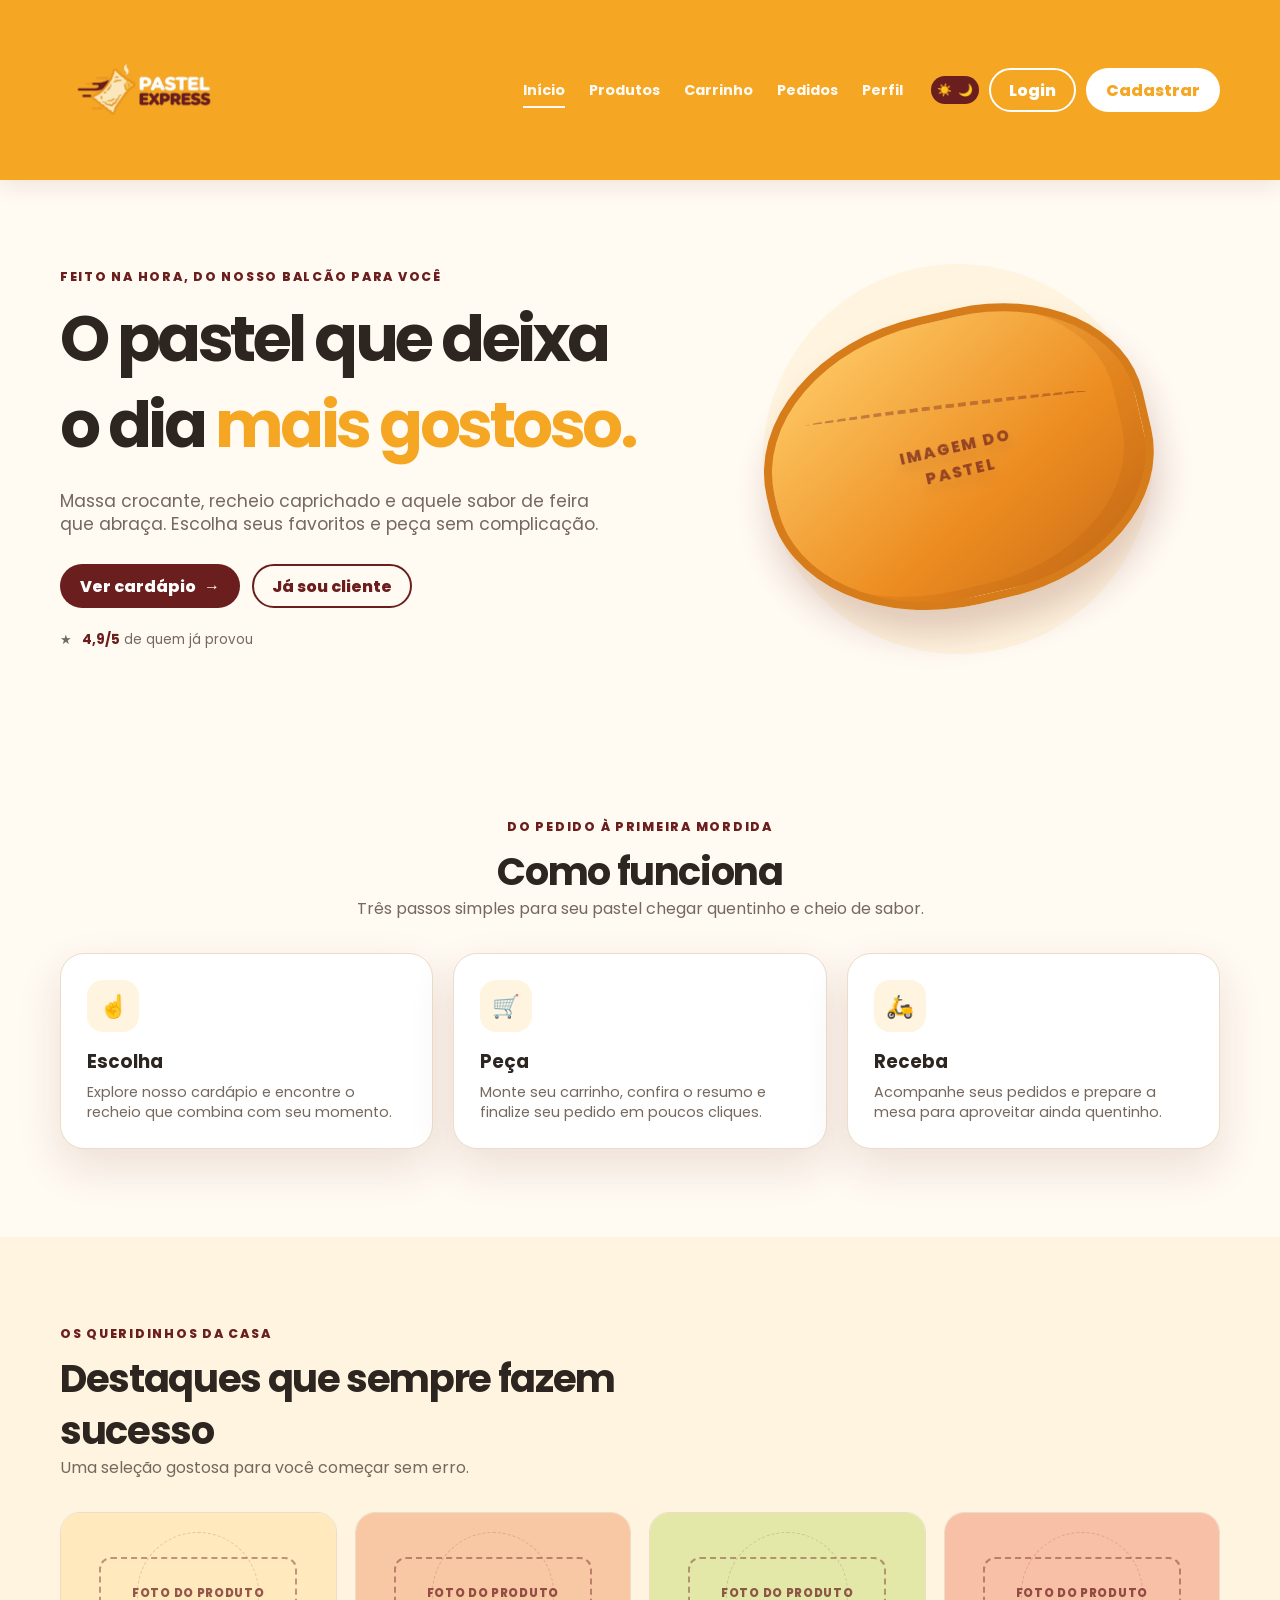
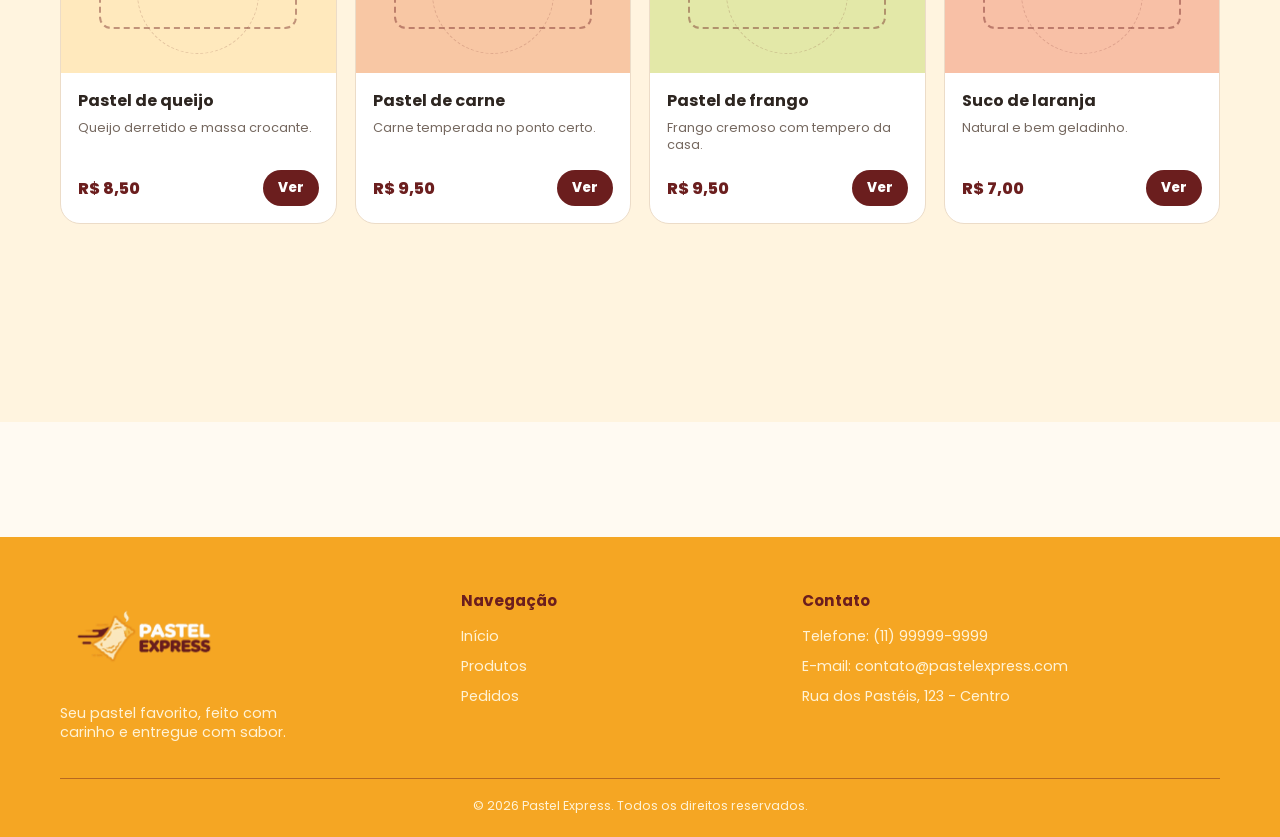
==== index.html @ 60a51b7d "Add files via upload" ====
<!DOCTYPE html>
<html lang="pt-BR">
<head>
  <meta charset="UTF-8">
  <meta name="viewport" content="width=device-width, initial-scale=1.0">
  <meta name="description" content="Pastel Express: pastéis crocantes, bebidas geladas e sabor de verdade.">
  <title>Pastel Express | Sabor que chega quentinho</title>
  <link rel="preconnect" href="https://fonts.googleapis.com">
  <link rel="preconnect" href="https://fonts.gstatic.com" crossorigin>
  <link href="https://fonts.googleapis.com/css2?family=Poppins:wght@400;500;600;700;800&display=swap" rel="stylesheet">
  <link rel="stylesheet" href="styles.css">
  <script src="app.js" defer></script>
</head>
<body>
  <header class="site-header">
    <div class="container header-inner">
      <a class="brand" href="index.html" aria-label="Pastel Express - início"><img class="brand-logo" src="Logo_Pastel_Express_em_Preto_e_Branco-removebg-preview.png" alt="Logo Pastel Express"></a>
      <nav class="main-nav" id="main-nav"><a class="active" href="index.html">Início</a><a href="produtos.html">Produtos</a><a href="carrinho.html">Carrinho</a><a href="pedidos.html">Pedidos</a><a href="perfil.html">Perfil</a></nav>
      <div class="header-actions"><button class="theme-toggle" id="theme-toggle" type="button" aria-label="Ativar modo escuro"><span>☀️</span><span>🌙</span></button><button class="btn btn-outline" type="button" data-open-login>Login</button><a class="btn btn-light" href="cadastro.html">Cadastrar</a></div>
      <button class="mobile-menu" id="mobile-menu" type="button" aria-label="Abrir menu">☰</button>
    </div>
  </header>

  <main>
    <section class="hero"><div class="container hero-grid"><div class="hero-copy"><div class="eyebrow">Feito na hora, do nosso balcão para você</div><h1>O pastel que deixa o dia <span>mais gostoso.</span></h1><p>Massa crocante, recheio caprichado e aquele sabor de feira que abraça. Escolha seus favoritos e peça sem complicação.</p><div class="hero-actions"><a class="btn btn-primary" href="produtos.html">Ver cardápio <span>→</span></a><button class="btn btn-outline" style="color:var(--marrom);border-color:var(--marrom)" data-open-login>Já sou cliente</button></div><div class="hero-note"><span>★</span><span><strong>4,9/5</strong> de quem já provou</span></div></div><div class="hero-art"><div class="pastel-illustration" role="img" aria-label="Pastel dourado flutuando"></div></div></div></section>

    <section class="section"><div class="container"><div class="section-heading center"><div class="eyebrow">Do pedido à primeira mordida</div><h2>Como funciona</h2><p>Três passos simples para seu pastel chegar quentinho e cheio de sabor.</p></div><div class="features-grid"><article class="feature-card"><div class="feature-icon">☝</div><h3>Escolha</h3><p>Explore nosso cardápio e encontre o recheio que combina com seu momento.</p></article><article class="feature-card"><div class="feature-icon">🛒</div><h3>Peça</h3><p>Monte seu carrinho, confira o resumo e finalize seu pedido em poucos cliques.</p></article><article class="feature-card"><div class="feature-icon">🛵</div><h3>Receba</h3><p>Acompanhe seus pedidos e prepare a mesa para aproveitar ainda quentinho.</p></article></div></div></section>

    <section class="section soft-section"><div class="container"><div class="section-heading"><div class="eyebrow">Os queridinhos da casa</div><h2>Destaques que sempre fazem sucesso</h2><p>Uma seleção gostosa para você começar sem erro.</p></div><div class="product-grid"><article class="product-card"><div class="product-visual art-queijo"><span class="image-placeholder">Foto do produto</span></div><div class="product-info"><h3>Pastel de queijo</h3><p>Queijo derretido e massa crocante.</p><div class="product-bottom"><span class="price">R$ 8,50</span><a class="btn btn-primary btn-small" href="produtos.html">Ver</a></div></div></article><article class="product-card"><div class="product-visual art-carne"><span class="image-placeholder">Foto do produto</span></div><div class="product-info"><h3>Pastel de carne</h3><p>Carne temperada no ponto certo.</p><div class="product-bottom"><span class="price">R$ 9,50</span><a class="btn btn-primary btn-small" href="produtos.html">Ver</a></div></div></article><article class="product-card"><div class="product-visual art-frango"><span class="image-placeholder">Foto do produto</span></div><div class="product-info"><h3>Pastel de frango</h3><p>Frango cremoso com tempero da casa.</p><div class="product-bottom"><span class="price">R$ 9,50</span><a class="btn btn-primary btn-small" href="produtos.html">Ver</a></div></div></article><article class="product-card"><div class="product-visual art-suco"><span class="image-placeholder">Foto do produto</span></div><div class="product-info"><h3>Suco de laranja</h3><p>Natural e bem geladinho.</p><div class="product-bottom"><span class="price">R$ 7,00</span><a class="btn btn-primary btn-small" href="produtos.html">Ver</a></div></div></article></div></div></section>
  </main>

  <footer class="site-footer"><div class="container"><div class="footer-grid"><div class="footer-brand"><a class="brand" href="index.html"><img class="brand-logo" src="Logo_Pastel_Express_em_Preto_e_Branco-removebg-preview.png" alt="Logo Pastel Express"></a><p>Seu pastel favorito, feito com carinho e entregue com sabor.</p></div><div><h3 class="footer-title">Navegação</h3><ul class="footer-links"><li><a href="index.html">Início</a></li><li><a href="produtos.html">Produtos</a></li><li><a href="pedidos.html">Pedidos</a></li></ul></div><div><h3 class="footer-title">Contato</h3><div class="footer-contact"><span>Telefone: (11) 99999-9999</span><span>E-mail: contato@pastelexpress.com</span><span>Rua dos Pastéis, 123 - Centro</span></div></div></div><div class="footer-bottom">© 2026 Pastel Express. Todos os direitos reservados.</div></div></footer>
  <div class="modal-backdrop" id="login-modal"><div class="modal" role="dialog" aria-modal="true" aria-labelledby="login-title"><button class="modal-close" type="button" data-close-modal aria-label="Fechar">×</button><h2 id="login-title">Que bom te ver!</h2><p>Entre para acompanhar seus pedidos e repetir seus favoritos.</p><form id="login-form"><div class="field"><label for="login-email">E-mail</label><input class="form-control" id="login-email" type="email" required placeholder="voce@email.com"></div><div class="field"><label for="login-password">Senha</label><input class="form-control" id="login-password" type="password" required minlength="6" placeholder="Sua senha"></div><button class="btn btn-primary btn-block" type="submit">Entrar</button><a class="text-link" href="cadastro.html">Criar conta</a></form></div></div>
  <div class="toast" id="toast" role="status"></div>
</body>
</html>
---- styles.css ----
:root {
  --laranja: #f5a623;
  --laranja-claro: #fff4df;
  --marrom: #6b1e1e;
  --marrom-escuro: #431010;
  --creme: #fff3d6;
  --branco: #ffffff;
  --texto: #2d2520;
  --texto-suave: #75685f;
  --fundo: #fffaf2;
  --superficie: #ffffff;
  --borda: #ecdcc8;
  --sombra: 0 18px 45px rgba(107, 30, 30, 0.12);
  --raio: 24px;
}

[data-theme="dark"] {
  --laranja-claro: #211818;
  --creme: #f7dfae;
  --texto: #fff8ec;
  --texto-suave: #cbbdad;
  --fundo: #211818;
  --superficie: #211818;
  --borda: #513838;
  --sombra: 0 18px 45px rgba(0, 0, 0, 0.25);
}

* { box-sizing: border-box; margin: 0; padding: 0; }
html { scroll-behavior: smooth; }
body {
  min-height: 100vh;
  background: var(--fundo);
  color: var(--texto);
  font-family: "Poppins", Arial, sans-serif;
  transition: background .25s ease, color .25s ease;
}
main { padding-bottom: 115px; }
body.modal-aberto { overflow: hidden; }
a { color: inherit; text-decoration: none; }
button, input, select { font: inherit; }
button { border: 0; cursor: pointer; }
img { max-width: 100%; display: block; }

.container { width: min(1160px, calc(100% - 40px)); margin: 0 auto; }
.section { padding: 88px 0; }
.section-heading { max-width: 650px; margin-bottom: 34px; }
.section-heading.center { margin-left: auto; margin-right: auto; text-align: center; }
.eyebrow { color: var(--marrom); font-weight: 800; font-size: .78rem; letter-spacing: .14em; text-transform: uppercase; margin-bottom: 10px; }
h1, h2, h3, p { line-height: 1.35; }
h1 { font-size: clamp(2.35rem, 5vw, 4.7rem); letter-spacing: -.055em; }
h2 { font-size: clamp(1.8rem, 3vw, 2.7rem); letter-spacing: -.035em; }
h3 { font-size: 1.15rem; }
.section-heading p, .muted { color: var(--texto-suave); }

/* header */
.site-header {
  position: sticky; top: 0; z-index: 20;
  background: #f5a623; color: var(--branco);
  box-shadow: 0 5px 22px rgba(107, 30, 30, .1);
}
.header-inner { min-height: 180px; display: flex; align-items: center; gap: 28px; }
.brand { display: inline-flex; align-items: center; gap: 10px; min-width: max-content; font-weight: 800; letter-spacing: -.04em; font-size: 1.25rem; }
.brand strong { color: var(--marrom); }
.brand-logo { width: 168px; height: 92px; object-fit: contain; object-position: left center; }
.main-nav { display: flex; align-items: center; gap: 24px; margin-left: auto; }
.main-nav a { font-size: .9rem; font-weight: 700; opacity: .95; position: relative; }
.main-nav a::after { content: ""; position: absolute; left: 0; right: 100%; bottom: -7px; height: 2px; background: var(--branco); transition: right .2s ease; }
.main-nav a:hover::after, .main-nav a.active::after { right: 0; }
.header-actions { display: flex; align-items: center; gap: 10px; }
.theme-toggle { width: 48px; height: 28px; background: var(--marrom); border-radius: 20px; padding: 3px; color: var(--branco); display: inline-flex; align-items: center; justify-content: space-between; }
.theme-toggle span { width: 22px; height: 22px; border-radius: 50%; display: grid; place-items: center; font-size: .75rem; transition: transform .25s ease, background .25s ease; }
[data-theme="dark"] .theme-toggle span:first-child { transform: translateX(20px); }
[data-theme="dark"] .theme-toggle span:last-child { transform: translateX(-20px); }
.btn { display: inline-flex; align-items: center; justify-content: center; gap: 8px; min-height: 44px; padding: 0 18px; border-radius: 999px; border: 2px solid transparent; font-weight: 800; transition: transform .2s ease, background .2s ease, color .2s ease, border .2s ease; }
.btn:hover { transform: translateY(-2px); }
.btn-primary { background: var(--marrom); color: var(--branco); }
.btn-primary:hover { background: var(--marrom-escuro); }
.btn-light { background: var(--branco); color: var(--laranja); }
.btn-light:hover { background: var(--creme); }
.btn-outline { background: transparent; border-color: currentColor; color: var(--branco); }
.btn-outline:hover { background: rgba(255,255,255,.16); }
.btn-danger { background: #a33131; color: var(--branco); }
.btn-small { min-height: 36px; padding: 0 13px; font-size: .84rem; }
.btn-block { width: 100%; }
.mobile-menu { display: none; background: none; color: var(--branco); font-size: 1.8rem; }

/* shared footer */
.site-footer { background: #f5a623; color: var(--creme); padding: 54px 0 22px; margin-top: auto; }
.footer-grid { display: grid; grid-template-columns: 1.2fr 1fr 1.4fr; gap: 42px; align-items: start; }
.footer-brand p { max-width: 250px; margin-top: 14px; font-size: .9rem; }
.site-footer .brand { color: var(--branco); }
.site-footer .brand strong { color: var(--marrom); }
.footer-title { color: var(--marrom); font-size: .95rem; margin-bottom: 14px; }
.footer-links { list-style: none; display: grid; gap: 9px; font-size: .9rem; }
.footer-links a:hover { color: var(--branco); }
.footer-contact { display: grid; gap: 9px; font-size: .9rem; }
.footer-bottom { border-top: 1px solid rgba(107,30,30,.45); margin-top: 35px; padding-top: 18px; text-align: center; font-size: .78rem; }

/* home */
.hero { padding: 84px 0 76px; background: var(--fundo); overflow: hidden; }
.hero-grid { display: grid; grid-template-columns: 1.05fr .95fr; align-items: center; gap: 55px; }
.hero h1 { max-width: 650px; }
.hero h1 span { color: var(--laranja); }
.hero-copy > p { color: var(--texto-suave); font-size: 1.08rem; max-width: 550px; margin: 21px 0 28px; }
.hero-actions { display: flex; flex-wrap: wrap; gap: 12px; }
.hero-note { display: flex; align-items: center; gap: 10px; color: var(--texto-suave); font-size: .84rem; margin-top: 22px; }
.hero-note strong { color: var(--marrom); }
.hero-art { min-height: 390px; display: grid; place-items: center; position: relative; }
.hero-art::before, .hero-art::after { content: ""; position: absolute; border-radius: 50%; background: var(--laranja-claro); }
.hero-art::before { width: 390px; height: 390px; }
.hero-art::after { width: 220px; height: 220px; border: 2px dashed rgba(107,30,30,.2); background: transparent; }
.pastel-illustration { z-index: 1; width: min(390px, 78vw); aspect-ratio: 1.33; border-radius: 48% 42% 45% 47%; background: linear-gradient(150deg, #ffcc68 4%, #ec8c20 62%, #c96d17); border: 8px solid #d77c1a; box-shadow: 0 25px 35px rgba(107,30,30,.2), inset -20px -10px 0 rgba(155,71,12,.13); transform: rotate(-13deg); animation: float 4.5s ease-in-out infinite; position: relative; }
.pastel-illustration::before { content: ""; position: absolute; left: 12%; top: 30%; width: 76%; height: 5px; border-radius: 50%; border-top: 4px dashed rgba(107,30,30,.36); transform: rotate(6deg); }
.pastel-illustration::after { content: "IMAGEM DO\A PASTEL"; white-space: pre; position: absolute; inset: 0; display: grid; place-items: center; text-align: center; color: rgba(107,30,30,.68); font-size: 1rem; font-weight: 800; letter-spacing: .12em; filter: drop-shadow(0 9px 5px rgba(107,30,30,.16)); }
@keyframes float { 0%,100% { transform: rotate(-13deg) translateY(0); } 50% { transform: rotate(-10deg) translateY(-15px); } }
.features-grid { display: grid; grid-template-columns: repeat(3, 1fr); gap: 20px; }
.feature-card { background: var(--superficie); border: 1px solid var(--borda); padding: 26px; border-radius: var(--raio); box-shadow: var(--sombra); }
.feature-icon { width: 52px; height: 52px; border-radius: 16px; display: grid; place-items: center; background: var(--laranja-claro); color: var(--marrom); font-size: 1.4rem; margin-bottom: 18px; }
.feature-card p { margin-top: 8px; color: var(--texto-suave); font-size: .9rem; }
.soft-section { background: var(--laranja-claro); }
.product-grid { display: grid; grid-template-columns: repeat(4, 1fr); gap: 18px; margin-bottom: 110px; }
.product-card { background: var(--superficie); border: 1px solid var(--borda); border-radius: 20px; overflow: hidden; display: flex; flex-direction: column; min-width: 0; transition: transform .2s ease, box-shadow .2s ease; }
.product-card:hover { transform: translateY(-5px); box-shadow: var(--sombra); }
.product-visual { height: 160px; display: grid; place-items: center; position: relative; overflow: hidden; }
.image-placeholder { z-index: 1; width: 72%; min-height: 72px; border: 2px dashed rgba(107,30,30,.42); border-radius: 12px; display: grid; place-items: center; padding: 10px; text-align: center; color: rgba(107,30,30,.72); font-size: .72rem; font-weight: 800; letter-spacing: .06em; text-transform: uppercase; }
.product-visual::after { content: ""; position: absolute; width: 120px; height: 120px; border-radius: 50%; border: 1px dashed rgba(107,30,30,.18); }
.art-pastel { background: #ffe0a2; }
.art-queijo { background: #ffe9bd; }
.art-carne { background: #f8c7a4; }
.art-frango { background: #e3e8a8; }
.art-coca { background: #d8c5b6; }
.art-suco { background: #f8c0a6; }
.art-guarana { background: #f0b8a8; }
.art-agua { background: #b9e2ee; }
.product-info { padding: 17px; display: flex; flex-direction: column; flex: 1; }
.product-info h3 { font-size: 1rem; }
.product-info p { color: var(--texto-suave); font-size: .8rem; margin: 7px 0 15px; min-height: 36px; }
.product-bottom { display: flex; justify-content: space-between; align-items: center; gap: 8px; margin-top: auto; }
.price { color: var(--marrom); font-weight: 800; white-space: nowrap; }

/* pages */
.page-header { padding: 55px 0 35px; }
.page-header p { color: var(--texto-suave); margin-top: 8px; }
.search-toolbar { display: flex; gap: 14px; align-items: center; flex-wrap: wrap; margin: 10px 0 26px; }
.search-box { position: relative; flex: 1 1 280px; }
.search-box span { position: absolute; left: 15px; top: 50%; transform: translateY(-50%); color: var(--texto-suave); }
.form-control, .search-control { width: 100%; min-height: 48px; border: 1px solid var(--borda); border-radius: 13px; background: var(--superficie); color: var(--texto); padding: 0 15px; outline: none; }
.search-control { padding-left: 43px; }
.form-control:focus, .search-control:focus { border-color: var(--laranja); box-shadow: 0 0 0 3px rgba(245,166,35,.18); }
.filter-list { display: flex; gap: 8px; flex-wrap: wrap; }
.filter-btn { min-height: 39px; padding: 0 15px; border-radius: 999px; background: var(--superficie); color: var(--texto); border: 1px solid var(--borda); font-size: .85rem; font-weight: 700; }
.filter-btn.active, .filter-btn:hover { color: var(--branco); background: var(--marrom); border-color: var(--marrom); }
.empty-state { text-align: center; padding: 55px 20px; border: 1px dashed var(--borda); border-radius: var(--raio); color: var(--texto-suave); grid-column: 1 / -1; }

/* auth */
.auth-layout { display: grid; grid-template-columns: .85fr 1.15fr; gap: 45px; align-items: stretch; padding: 50px 0 90px; }
.auth-art { background: var(--marrom); color: var(--creme); border-radius: 30px; padding: 45px; display: flex; flex-direction: column; justify-content: space-between; overflow: hidden; position: relative; min-height: 580px; }
.auth-art::after { content: "IMAGEM"; position: absolute; right: 25px; bottom: 55px; width: 190px; height: 130px; border: 2px dashed rgba(255,243,214,.5); border-radius: 15px; display: grid; place-items: center; color: rgba(255,243,214,.65); font-size: .85rem; font-weight: 800; letter-spacing: .14em; transform: rotate(-12deg); }
.auth-art h1 { color: var(--branco); font-size: clamp(2.4rem, 5vw, 4.4rem); position: relative; z-index: 1; }
.auth-art p { max-width: 300px; position: relative; z-index: 1; }
.auth-form-card { background: var(--superficie); border: 1px solid var(--borda); border-radius: 30px; padding: 38px; box-shadow: var(--sombra); }
.form-heading { margin-bottom: 26px; }
.form-heading p { color: var(--texto-suave); margin-top: 7px; }
.form-grid { display: grid; grid-template-columns: repeat(2, 1fr); gap: 17px; }
.field { display: grid; gap: 7px; }
.field.full { grid-column: 1 / -1; }
.field label { font-size: .82rem; font-weight: 700; }
.field small { color: var(--texto-suave); font-size: .72rem; }
.form-footer { display: flex; justify-content: space-between; align-items: center; flex-wrap: wrap; gap: 12px; margin-top: 24px; }
.form-footer a, .text-link { color: var(--marrom); font-weight: 800; }

/* cart/orders/profile */
.two-column { display: grid; grid-template-columns: 1.35fr .75fr; gap: 28px; align-items: start; }
.panel { background: var(--superficie); border: 1px solid var(--borda); border-radius: 24px; padding: 25px; }
.panel h2 { font-size: 1.45rem; margin-bottom: 20px; }
.cart-list { display: grid; gap: 13px; }
.cart-item { display: grid; grid-template-columns: 70px 1fr auto; gap: 15px; align-items: center; padding: 12px 0; border-bottom: 1px solid var(--borda); }
.cart-item:last-child { border-bottom: 0; }
.cart-thumb { width: 70px; height: 70px; border-radius: 16px; display: grid; place-items: center; padding: 6px; }
.cart-thumb .image-placeholder { width: 100%; min-height: 50px; font-size: .55rem; }
.cart-item h3 { font-size: .98rem; }
.cart-item p { color: var(--texto-suave); font-size: .8rem; margin-top: 3px; }
.quantity { display: inline-flex; align-items: center; gap: 12px; border: 1px solid var(--borda); border-radius: 999px; padding: 3px 7px; margin-top: 8px; }
.quantity button { width: 24px; height: 24px; display: grid; place-items: center; border-radius: 50%; background: var(--laranja-claro); color: var(--marrom); font-weight: 800; }
.cart-actions { text-align: right; display: grid; justify-items: end; gap: 8px; }
.remove-link { color: #a33131; background: none; font-size: .76rem; font-weight: 700; }
.summary-list { display: grid; gap: 13px; margin: 22px 0; }
.summary-row { display: flex; justify-content: space-between; gap: 16px; color: var(--texto-suave); font-size: .9rem; }
.summary-row.total { padding-top: 15px; border-top: 1px solid var(--borda); color: var(--texto); font-size: 1.08rem; font-weight: 800; }
.order-list { display: grid; gap: 15px; }
.order-card { border: 1px solid var(--borda); border-radius: 18px; padding: 20px; background: var(--superficie); }
.order-top, .order-bottom { display: flex; justify-content: space-between; gap: 14px; align-items: center; flex-wrap: wrap; }
.order-top h3 { color: var(--marrom); }
.order-card p { color: var(--texto-suave); font-size: .84rem; margin-top: 8px; }
.status { display: inline-flex; padding: 5px 10px; border-radius: 999px; background: #e7f3df; color: #3d7537; font-size: .72rem; font-weight: 800; }
.status.cancelado { background: #f8dddd; color: #a33131; }
.profile-head { display: flex; gap: 18px; align-items: center; margin-bottom: 28px; }
.avatar { width: 84px; height: 84px; border-radius: 50%; display: grid; place-items: center; background: var(--laranja); color: var(--marrom); font-weight: 800; font-size: 1.7rem; }
.profile-head p { color: var(--texto-suave); font-size: .88rem; }
.danger-zone { border-top: 1px solid var(--borda); margin-top: 30px; padding-top: 22px; }
.danger-zone h3 { color: #a33131; }
.danger-zone p { color: var(--texto-suave); font-size: .82rem; margin: 7px 0 15px; }

/* modal, toast */
.modal-backdrop { position: fixed; inset: 0; background: rgba(27,16,12,.62); display: none; align-items: center; justify-content: center; padding: 20px; z-index: 50; }
.modal-backdrop.show { display: flex; }
.modal { width: min(460px, 100%); background: var(--superficie); color: var(--texto); border-radius: 25px; padding: 31px; position: relative; box-shadow: 0 25px 70px rgba(0,0,0,.25); }
.modal-close { position: absolute; top: 14px; right: 17px; width: 35px; height: 35px; border-radius: 50%; background: var(--laranja-claro); color: var(--marrom); font-size: 1.3rem; }
.modal h2 { font-size: 1.8rem; margin-bottom: 7px; }
.modal > p { color: var(--texto-suave); font-size: .88rem; margin-bottom: 22px; }
.modal form { display: grid; gap: 15px; }
.toast { position: fixed; right: 20px; bottom: 20px; z-index: 80; max-width: min(360px, calc(100% - 40px)); background: var(--marrom); color: var(--branco); padding: 14px 17px; border-radius: 13px; box-shadow: var(--sombra); opacity: 0; transform: translateY(15px); pointer-events: none; transition: opacity .25s ease, transform .25s ease; font-size: .86rem; }
.toast.show { opacity: 1; transform: translateY(0); }

@media (max-width: 980px) {
  .main-nav { gap: 14px; }
  .header-actions .btn-outline { display: none; }
  .product-grid { grid-template-columns: repeat(2, 1fr); }
  .hero-grid, .auth-layout { grid-template-columns: 1fr; }
  .hero-copy { text-align: center; }
  .hero-copy > p { margin-left: auto; margin-right: auto; }
  .hero-actions, .hero-note { justify-content: center; }
  .hero-art { min-height: 340px; }
  .auth-art { min-height: 260px; }
  .two-column { grid-template-columns: 1fr; }
}

@media (max-width: 700px) {
  .container { width: min(100% - 28px, 560px); }
  .header-inner { min-height: 92px; gap: 12px; }
  .main-nav { position: absolute; top: 92px; left: 0; right: 0; padding: 20px; background: var(--marrom); display: none; flex-direction: column; align-items: flex-start; gap: 17px; box-shadow: 0 13px 20px rgba(0,0,0,.15); }
  .main-nav.open { display: flex; }
  .mobile-menu { display: block; margin-left: auto; }
  .header-actions { gap: 6px; }
  .header-actions .btn-primary { display: none; }
  .brand { font-size: 1.05rem; }
  .brand-logo { width: 120px; height: 62px; object-fit: contain; object-position: left center; }
  .section { padding: 62px 0; }
  .hero { padding: 55px 0; }
  .hero-art { min-height: 270px; }
  .hero-art::before { width: 280px; height: 280px; }
  .hero-art::after { width: 175px; height: 175px; }
  .pastel-illustration { width: 260px; }
  .pastel-illustration::after { font-size: 5rem; }
  .features-grid, .product-grid { grid-template-columns: 1fr; }
  .product-visual { height: 180px; }
  .footer-grid { grid-template-columns: 1fr; gap: 30px; }
  .auth-layout { padding: 30px 0 60px; gap: 20px; }
  .auth-art, .auth-form-card { padding: 26px; border-radius: 22px; }
  .auth-art { min-height: 235px; }
  .form-grid { grid-template-columns: 1fr; }
  .field.full { grid-column: auto; }
  .cart-item { grid-template-columns: 58px 1fr; }
  .cart-actions { grid-column: 2; grid-template-columns: auto auto; justify-items: start; align-items: center; text-align: left; }
  .cart-thumb { width: 58px; height: 58px; }
  .footer-bottom { margin-top: 25px; }
}
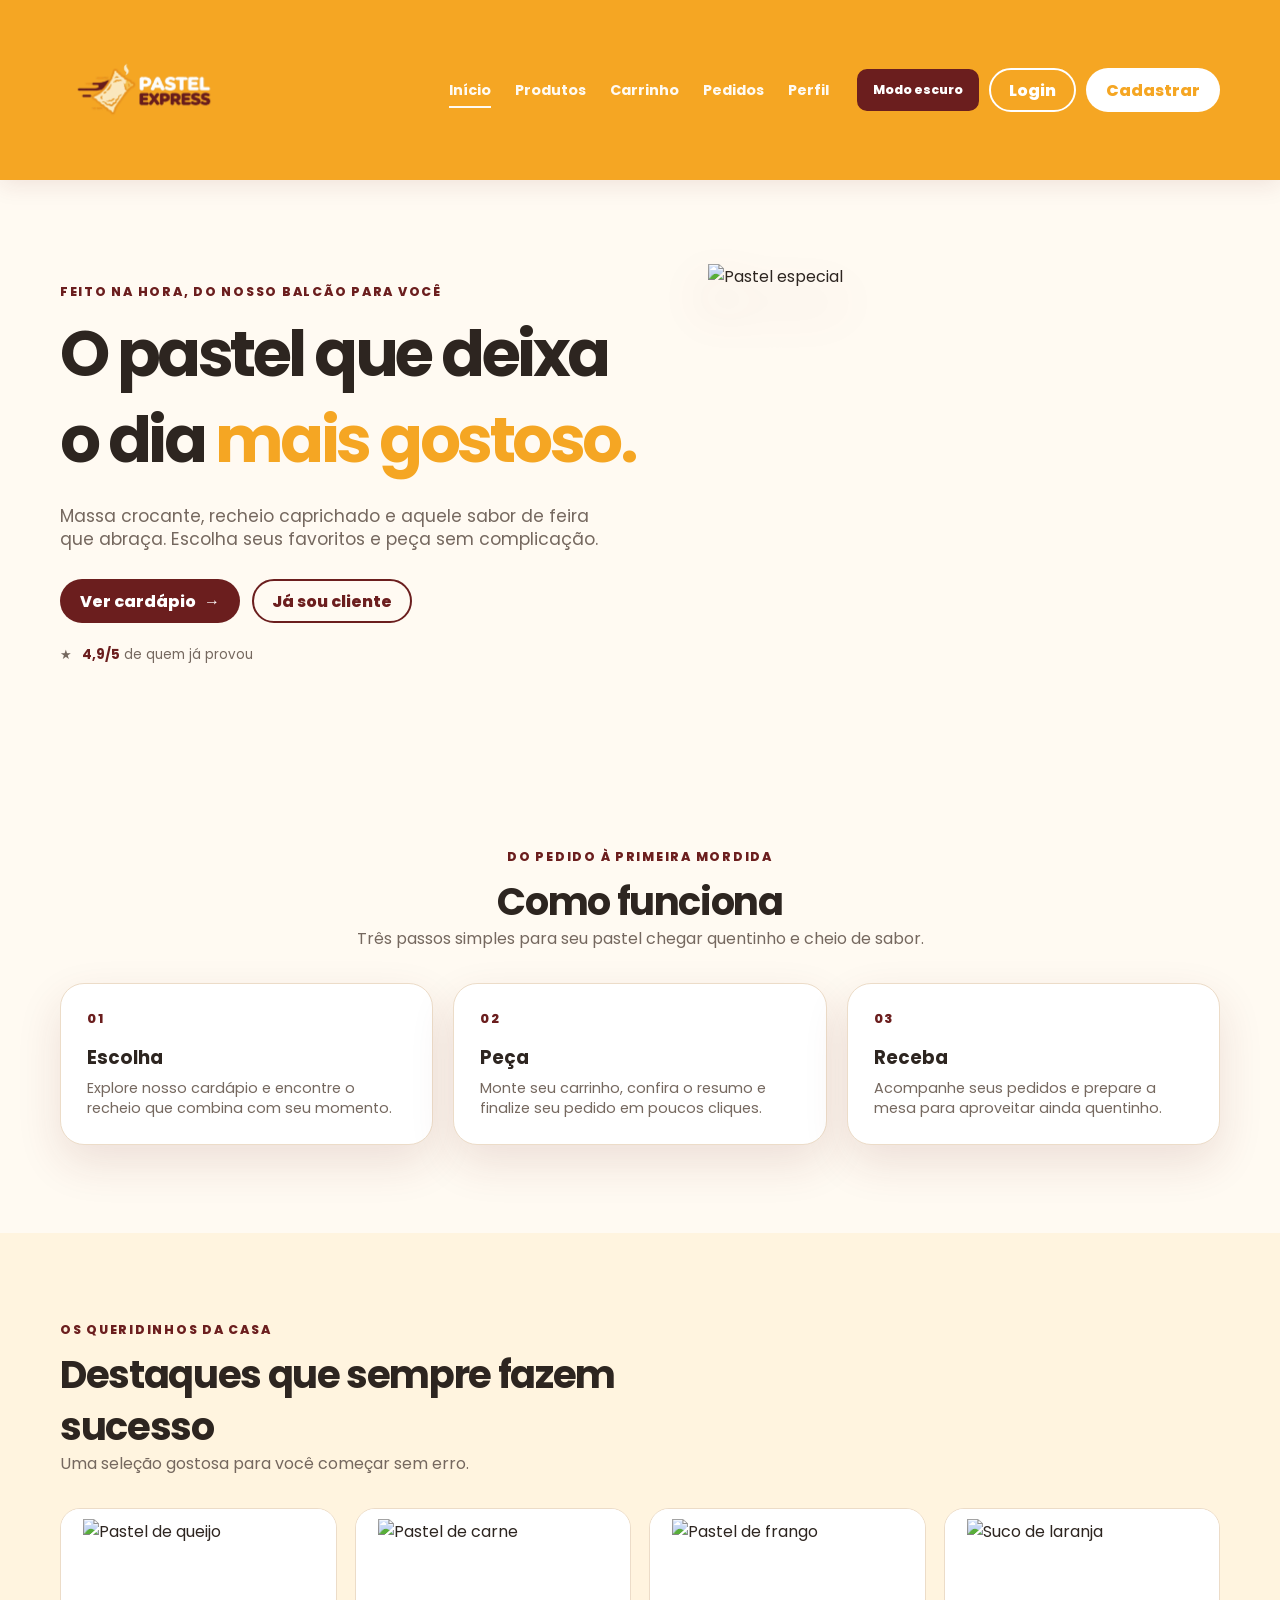
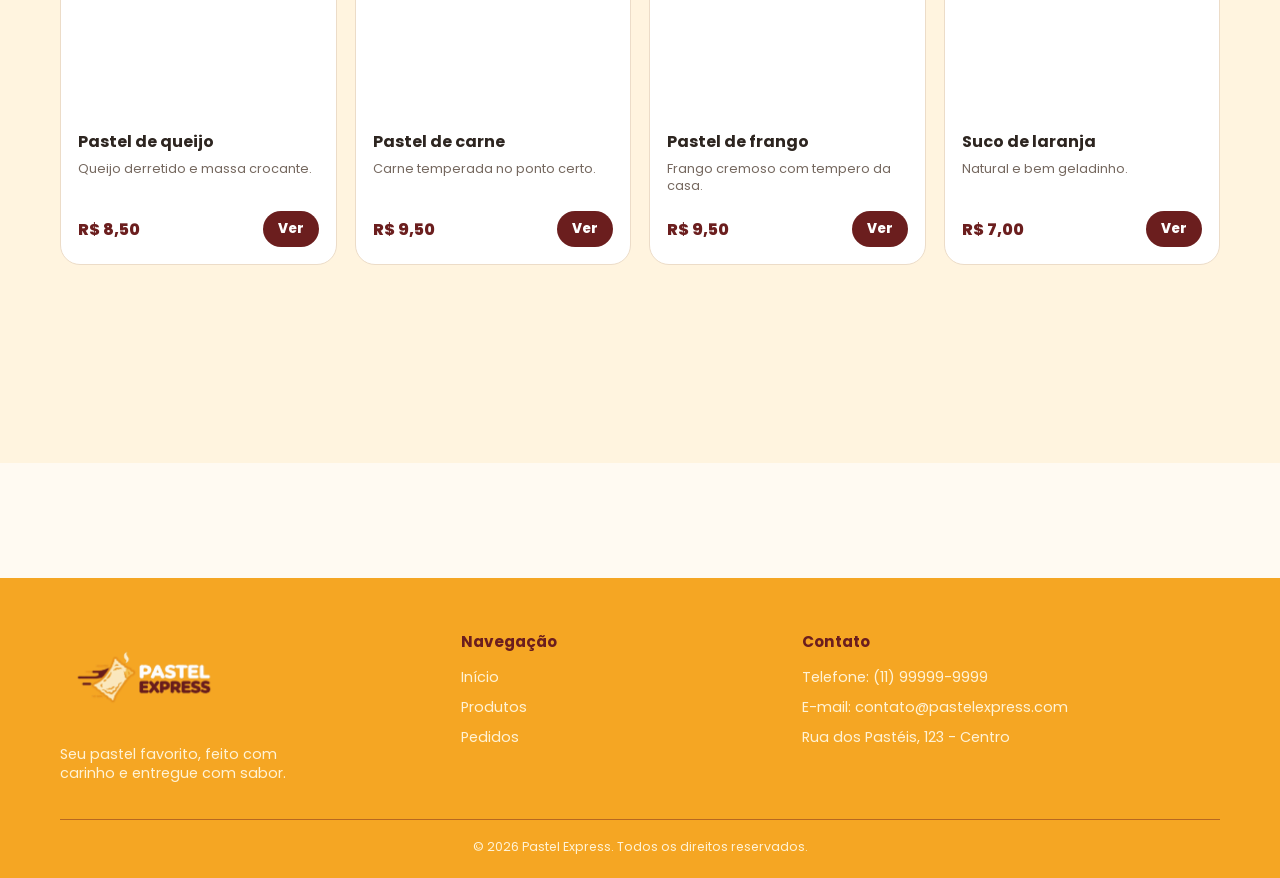
==== commit aa561728: "Add files via upload" ====
--- a/index.html
+++ b/index.html
@@ -16,17 +16,17 @@
     <div class="container header-inner">
       <a class="brand" href="index.html" aria-label="Pastel Express - início"><img class="brand-logo" src="Logo_Pastel_Express_em_Preto_e_Branco-removebg-preview.png" alt="Logo Pastel Express"></a>
       <nav class="main-nav" id="main-nav"><a class="active" href="index.html">Início</a><a href="produtos.html">Produtos</a><a href="carrinho.html">Carrinho</a><a href="pedidos.html">Pedidos</a><a href="perfil.html">Perfil</a></nav>
-      <div class="header-actions"><button class="theme-toggle" id="theme-toggle" type="button" aria-label="Ativar modo escuro"><span>☀️</span><span>🌙</span></button><button class="btn btn-outline" type="button" data-open-login>Login</button><a class="btn btn-light" href="cadastro.html">Cadastrar</a></div>
+      <div class="header-actions"><button class="theme-toggle" id="theme-toggle" type="button">Modo escuro</button><button class="btn btn-outline" type="button" data-open-login>Login</button><a class="btn btn-light" href="cadastro.html">Cadastrar</a></div>
       <button class="mobile-menu" id="mobile-menu" type="button" aria-label="Abrir menu">☰</button>
     </div>
   </header>
 
   <main>
-    <section class="hero"><div class="container hero-grid"><div class="hero-copy"><div class="eyebrow">Feito na hora, do nosso balcão para você</div><h1>O pastel que deixa o dia <span>mais gostoso.</span></h1><p>Massa crocante, recheio caprichado e aquele sabor de feira que abraça. Escolha seus favoritos e peça sem complicação.</p><div class="hero-actions"><a class="btn btn-primary" href="produtos.html">Ver cardápio <span>→</span></a><button class="btn btn-outline" style="color:var(--marrom);border-color:var(--marrom)" data-open-login>Já sou cliente</button></div><div class="hero-note"><span>★</span><span><strong>4,9/5</strong> de quem já provou</span></div></div><div class="hero-art"><div class="pastel-illustration" role="img" aria-label="Pastel dourado flutuando"></div></div></div></section>
+    <section class="hero"><div class="container hero-grid"><div class="hero-copy"><div class="eyebrow">Feito na hora, do nosso balcão para você</div><h1>O pastel que deixa o dia <span>mais gostoso.</span></h1><p>Massa crocante, recheio caprichado e aquele sabor de feira que abraça. Escolha seus favoritos e peça sem complicação.</p><div class="hero-actions"><a class="btn btn-primary" href="produtos.html">Ver cardápio <span>→</span></a><button class="btn btn-outline" style="color:var(--marrom);border-color:var(--marrom)" data-open-login>Já sou cliente</button></div><div class="hero-note"><span>★</span><span><strong>4,9/5</strong> de quem já provou</span></div></div><div class="hero-art"><img class="hero-product-image" src="assets/products/pastel-especial.png" alt="Pastel especial"></div></div></section>
 
-    <section class="section"><div class="container"><div class="section-heading center"><div class="eyebrow">Do pedido à primeira mordida</div><h2>Como funciona</h2><p>Três passos simples para seu pastel chegar quentinho e cheio de sabor.</p></div><div class="features-grid"><article class="feature-card"><div class="feature-icon">☝</div><h3>Escolha</h3><p>Explore nosso cardápio e encontre o recheio que combina com seu momento.</p></article><article class="feature-card"><div class="feature-icon">🛒</div><h3>Peça</h3><p>Monte seu carrinho, confira o resumo e finalize seu pedido em poucos cliques.</p></article><article class="feature-card"><div class="feature-icon">🛵</div><h3>Receba</h3><p>Acompanhe seus pedidos e prepare a mesa para aproveitar ainda quentinho.</p></article></div></div></section>
+    <section class="section"><div class="container"><div class="section-heading center"><div class="eyebrow">Do pedido à primeira mordida</div><h2>Como funciona</h2><p>Três passos simples para seu pastel chegar quentinho e cheio de sabor.</p></div><div class="features-grid"><article class="feature-card"><div class="feature-step">01</div><h3>Escolha</h3><p>Explore nosso cardápio e encontre o recheio que combina com seu momento.</p></article><article class="feature-card"><div class="feature-step">02</div><h3>Peça</h3><p>Monte seu carrinho, confira o resumo e finalize seu pedido em poucos cliques.</p></article><article class="feature-card"><div class="feature-step">03</div><h3>Receba</h3><p>Acompanhe seus pedidos e prepare a mesa para aproveitar ainda quentinho.</p></article></div></div></section>
 
-    <section class="section soft-section"><div class="container"><div class="section-heading"><div class="eyebrow">Os queridinhos da casa</div><h2>Destaques que sempre fazem sucesso</h2><p>Uma seleção gostosa para você começar sem erro.</p></div><div class="product-grid"><article class="product-card"><div class="product-visual art-queijo"><span class="image-placeholder">Foto do produto</span></div><div class="product-info"><h3>Pastel de queijo</h3><p>Queijo derretido e massa crocante.</p><div class="product-bottom"><span class="price">R$ 8,50</span><a class="btn btn-primary btn-small" href="produtos.html">Ver</a></div></div></article><article class="product-card"><div class="product-visual art-carne"><span class="image-placeholder">Foto do produto</span></div><div class="product-info"><h3>Pastel de carne</h3><p>Carne temperada no ponto certo.</p><div class="product-bottom"><span class="price">R$ 9,50</span><a class="btn btn-primary btn-small" href="produtos.html">Ver</a></div></div></article><article class="product-card"><div class="product-visual art-frango"><span class="image-placeholder">Foto do produto</span></div><div class="product-info"><h3>Pastel de frango</h3><p>Frango cremoso com tempero da casa.</p><div class="product-bottom"><span class="price">R$ 9,50</span><a class="btn btn-primary btn-small" href="produtos.html">Ver</a></div></div></article><article class="product-card"><div class="product-visual art-suco"><span class="image-placeholder">Foto do produto</span></div><div class="product-info"><h3>Suco de laranja</h3><p>Natural e bem geladinho.</p><div class="product-bottom"><span class="price">R$ 7,00</span><a class="btn btn-primary btn-small" href="produtos.html">Ver</a></div></div></article></div></div></section>
+    <section class="section soft-section"><div class="container"><div class="section-heading"><div class="eyebrow">Os queridinhos da casa</div><h2>Destaques que sempre fazem sucesso</h2><p>Uma seleção gostosa para você começar sem erro.</p></div><div class="product-grid"><article class="product-card"><div class="product-visual art-queijo"><img class="product-image" src="assets/products/pastel-queijo.png" alt="Pastel de queijo" loading="lazy"></div><div class="product-info"><h3>Pastel de queijo</h3><p>Queijo derretido e massa crocante.</p><div class="product-bottom"><span class="price">R$ 8,50</span><a class="btn btn-primary btn-small" href="produtos.html">Ver</a></div></div></article><article class="product-card"><div class="product-visual art-carne"><img class="product-image" src="assets/products/pastel-carne.png" alt="Pastel de carne" loading="lazy"></div><div class="product-info"><h3>Pastel de carne</h3><p>Carne temperada no ponto certo.</p><div class="product-bottom"><span class="price">R$ 9,50</span><a class="btn btn-primary btn-small" href="produtos.html">Ver</a></div></div></article><article class="product-card"><div class="product-visual art-frango"><img class="product-image" src="assets/products/pastel-frango.png" alt="Pastel de frango" loading="lazy"></div><div class="product-info"><h3>Pastel de frango</h3><p>Frango cremoso com tempero da casa.</p><div class="product-bottom"><span class="price">R$ 9,50</span><a class="btn btn-primary btn-small" href="produtos.html">Ver</a></div></div></article><article class="product-card"><div class="product-visual art-suco"><img class="product-image" src="assets/products/suco-laranja.png" alt="Suco de laranja" loading="lazy"></div><div class="product-info"><h3>Suco de laranja</h3><p>Natural e bem geladinho.</p><div class="product-bottom"><span class="price">R$ 7,00</span><a class="btn btn-primary btn-small" href="produtos.html">Ver</a></div></div></article></div></div></section>
   </main>
 
   <footer class="site-footer"><div class="container"><div class="footer-grid"><div class="footer-brand"><a class="brand" href="index.html"><img class="brand-logo" src="Logo_Pastel_Express_em_Preto_e_Branco-removebg-preview.png" alt="Logo Pastel Express"></a><p>Seu pastel favorito, feito com carinho e entregue com sabor.</p></div><div><h3 class="footer-title">Navegação</h3><ul class="footer-links"><li><a href="index.html">Início</a></li><li><a href="produtos.html">Produtos</a></li><li><a href="pedidos.html">Pedidos</a></li></ul></div><div><h3 class="footer-title">Contato</h3><div class="footer-contact"><span>Telefone: (11) 99999-9999</span><span>E-mail: contato@pastelexpress.com</span><span>Rua dos Pastéis, 123 - Centro</span></div></div></div><div class="footer-bottom">© 2026 Pastel Express. Todos os direitos reservados.</div></div></footer>
--- a/styles.css
+++ b/styles.css
@@ -67,10 +67,9 @@
 .main-nav a::after { content: ""; position: absolute; left: 0; right: 100%; bottom: -7px; height: 2px; background: var(--branco); transition: right .2s ease; }
 .main-nav a:hover::after, .main-nav a.active::after { right: 0; }
 .header-actions { display: flex; align-items: center; gap: 10px; }
-.theme-toggle { width: 48px; height: 28px; background: var(--marrom); border-radius: 20px; padding: 3px; color: var(--branco); display: inline-flex; align-items: center; justify-content: space-between; }
-.theme-toggle span { width: 22px; height: 22px; border-radius: 50%; display: grid; place-items: center; font-size: .75rem; transition: transform .25s ease, background .25s ease; }
-[data-theme="dark"] .theme-toggle span:first-child { transform: translateX(20px); }
-[data-theme="dark"] .theme-toggle span:last-child { transform: translateX(-20px); }
+.theme-toggle { min-height: 42px; padding: 0 14px; background: var(--marrom); border: 2px solid var(--marrom); border-radius: 10px; color: var(--branco); font-size: .78rem; font-weight: 800; transition: background .2s ease, color .2s ease, border-color .2s ease, transform .2s ease; }
+.theme-toggle:hover { transform: translateY(-2px); background: var(--marrom-escuro); }
+[data-theme="dark"] .theme-toggle { background: var(--creme); border-color: var(--creme); color: var(--marrom); }
 .btn { display: inline-flex; align-items: center; justify-content: center; gap: 8px; min-height: 44px; padding: 0 18px; border-radius: 999px; border: 2px solid transparent; font-weight: 800; transition: transform .2s ease, background .2s ease, color .2s ease, border .2s ease; }
 .btn:hover { transform: translateY(-2px); }
 .btn-primary { background: var(--marrom); color: var(--branco); }
@@ -105,33 +104,19 @@
 .hero-actions { display: flex; flex-wrap: wrap; gap: 12px; }
 .hero-note { display: flex; align-items: center; gap: 10px; color: var(--texto-suave); font-size: .84rem; margin-top: 22px; }
 .hero-note strong { color: var(--marrom); }
-.hero-art { min-height: 390px; display: grid; place-items: center; position: relative; }
-.hero-art::before, .hero-art::after { content: ""; position: absolute; border-radius: 50%; background: var(--laranja-claro); }
-.hero-art::before { width: 390px; height: 390px; }
-.hero-art::after { width: 220px; height: 220px; border: 2px dashed rgba(107,30,30,.2); background: transparent; }
-.pastel-illustration { z-index: 1; width: min(390px, 78vw); aspect-ratio: 1.33; border-radius: 48% 42% 45% 47%; background: linear-gradient(150deg, #ffcc68 4%, #ec8c20 62%, #c96d17); border: 8px solid #d77c1a; box-shadow: 0 25px 35px rgba(107,30,30,.2), inset -20px -10px 0 rgba(155,71,12,.13); transform: rotate(-13deg); animation: float 4.5s ease-in-out infinite; position: relative; }
-.pastel-illustration::before { content: ""; position: absolute; left: 12%; top: 30%; width: 76%; height: 5px; border-radius: 50%; border-top: 4px dashed rgba(107,30,30,.36); transform: rotate(6deg); }
-.pastel-illustration::after { content: "IMAGEM DO\A PASTEL"; white-space: pre; position: absolute; inset: 0; display: grid; place-items: center; text-align: center; color: rgba(107,30,30,.68); font-size: 1rem; font-weight: 800; letter-spacing: .12em; filter: drop-shadow(0 9px 5px rgba(107,30,30,.16)); }
+.hero-art { min-height: 420px; display: grid; place-items: center; position: relative; }
+.hero-product-image { z-index: 1; width: min(500px, 92vw); height: 420px; object-fit: contain; filter: drop-shadow(0 25px 24px rgba(107,30,30,.22)); animation: float 4.5s ease-in-out infinite; }
 @keyframes float { 0%,100% { transform: rotate(-13deg) translateY(0); } 50% { transform: rotate(-10deg) translateY(-15px); } }
 .features-grid { display: grid; grid-template-columns: repeat(3, 1fr); gap: 20px; }
 .feature-card { background: var(--superficie); border: 1px solid var(--borda); padding: 26px; border-radius: var(--raio); box-shadow: var(--sombra); }
-.feature-icon { width: 52px; height: 52px; border-radius: 16px; display: grid; place-items: center; background: var(--laranja-claro); color: var(--marrom); font-size: 1.4rem; margin-bottom: 18px; }
+.feature-step { color: var(--marrom); font-size: .8rem; font-weight: 800; letter-spacing: .14em; margin-bottom: 18px; }
 .feature-card p { margin-top: 8px; color: var(--texto-suave); font-size: .9rem; }
 .soft-section { background: var(--laranja-claro); }
 .product-grid { display: grid; grid-template-columns: repeat(4, 1fr); gap: 18px; margin-bottom: 110px; }
 .product-card { background: var(--superficie); border: 1px solid var(--borda); border-radius: 20px; overflow: hidden; display: flex; flex-direction: column; min-width: 0; transition: transform .2s ease, box-shadow .2s ease; }
 .product-card:hover { transform: translateY(-5px); box-shadow: var(--sombra); }
-.product-visual { height: 160px; display: grid; place-items: center; position: relative; overflow: hidden; }
-.image-placeholder { z-index: 1; width: 72%; min-height: 72px; border: 2px dashed rgba(107,30,30,.42); border-radius: 12px; display: grid; place-items: center; padding: 10px; text-align: center; color: rgba(107,30,30,.72); font-size: .72rem; font-weight: 800; letter-spacing: .06em; text-transform: uppercase; }
-.product-visual::after { content: ""; position: absolute; width: 120px; height: 120px; border-radius: 50%; border: 1px dashed rgba(107,30,30,.18); }
-.art-pastel { background: #ffe0a2; }
-.art-queijo { background: #ffe9bd; }
-.art-carne { background: #f8c7a4; }
-.art-frango { background: #e3e8a8; }
-.art-coca { background: #d8c5b6; }
-.art-suco { background: #f8c0a6; }
-.art-guarana { background: #f0b8a8; }
-.art-agua { background: #b9e2ee; }
+.product-visual { height: 205px; display: grid; place-items: center; position: relative; overflow: hidden; background: var(--superficie); }
+.product-image { width: 100%; height: 100%; object-fit: contain; padding: 10px 22px; }
 .product-info { padding: 17px; display: flex; flex-direction: column; flex: 1; }
 .product-info h3 { font-size: 1rem; }
 .product-info p { color: var(--texto-suave); font-size: .8rem; margin: 7px 0 15px; min-height: 36px; }
@@ -139,8 +124,9 @@
 .price { color: var(--marrom); font-weight: 800; white-space: nowrap; }
 
 /* pages */
-.page-header { padding: 55px 0 35px; }
+.page-header { padding: 92px 0 58px; }
 .page-header p { color: var(--texto-suave); margin-top: 8px; }
+.page-header > .btn { margin-top: 28px; }
 .search-toolbar { display: flex; gap: 14px; align-items: center; flex-wrap: wrap; margin: 10px 0 26px; }
 .search-box { position: relative; flex: 1 1 280px; }
 .search-box span { position: absolute; left: 15px; top: 50%; transform: translateY(-50%); color: var(--texto-suave); }
@@ -176,8 +162,8 @@
 .cart-list { display: grid; gap: 13px; }
 .cart-item { display: grid; grid-template-columns: 70px 1fr auto; gap: 15px; align-items: center; padding: 12px 0; border-bottom: 1px solid var(--borda); }
 .cart-item:last-child { border-bottom: 0; }
-.cart-thumb { width: 70px; height: 70px; border-radius: 16px; display: grid; place-items: center; padding: 6px; }
-.cart-thumb .image-placeholder { width: 100%; min-height: 50px; font-size: .55rem; }
+.cart-thumb { width: 70px; height: 70px; display: grid; place-items: center; padding: 3px; overflow: hidden; }
+.cart-product-image { width: 100%; height: 100%; object-fit: contain; }
 .cart-item h3 { font-size: .98rem; }
 .cart-item p { color: var(--texto-suave); font-size: .8rem; margin-top: 3px; }
 .quantity { display: inline-flex; align-items: center; gap: 12px; border: 1px solid var(--borda); border-radius: 999px; padding: 3px 7px; margin-top: 8px; }
@@ -237,11 +223,8 @@
   .brand-logo { width: 120px; height: 62px; object-fit: contain; object-position: left center; }
   .section { padding: 62px 0; }
   .hero { padding: 55px 0; }
-  .hero-art { min-height: 270px; }
-  .hero-art::before { width: 280px; height: 280px; }
-  .hero-art::after { width: 175px; height: 175px; }
-  .pastel-illustration { width: 260px; }
-  .pastel-illustration::after { font-size: 5rem; }
+  .hero-art { min-height: 300px; }
+  .hero-product-image { width: min(360px, 88vw); height: 300px; }
   .features-grid, .product-grid { grid-template-columns: 1fr; }
   .product-visual { height: 180px; }
   .footer-grid { grid-template-columns: 1fr; gap: 30px; }
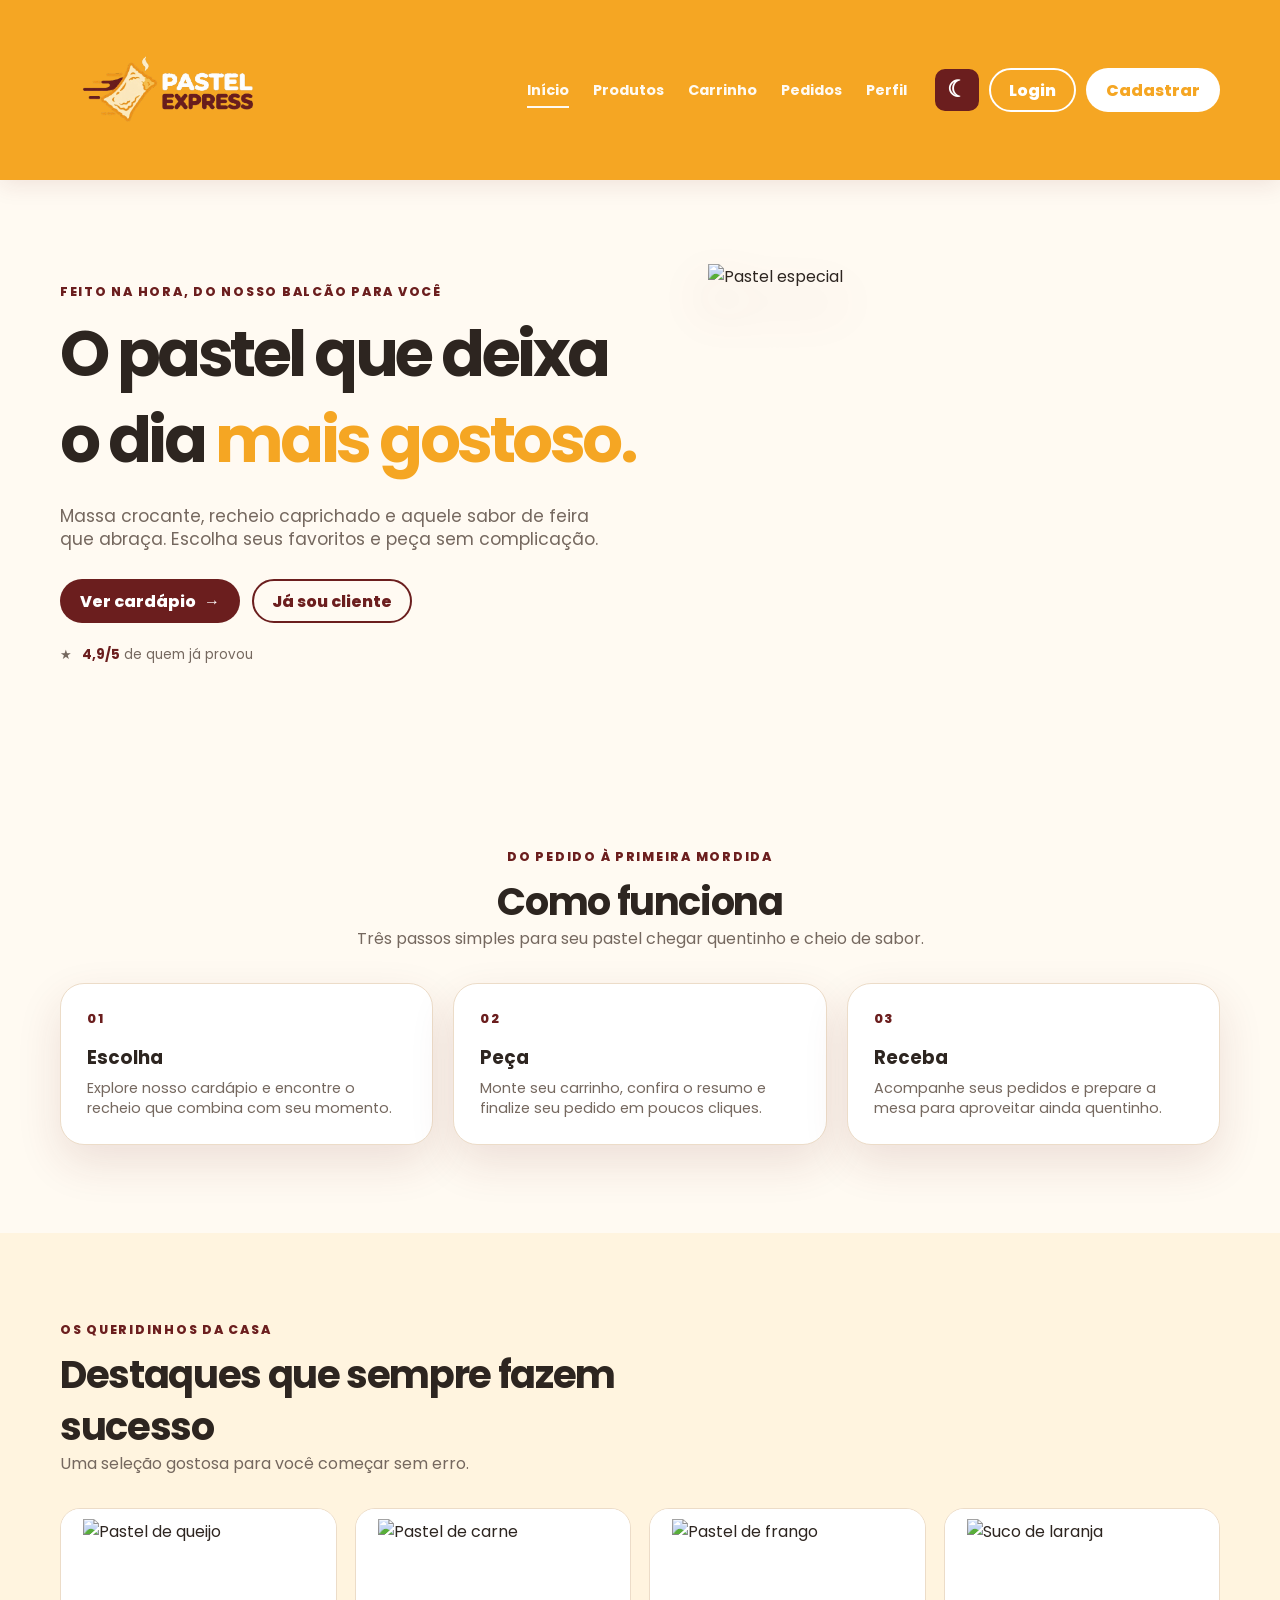
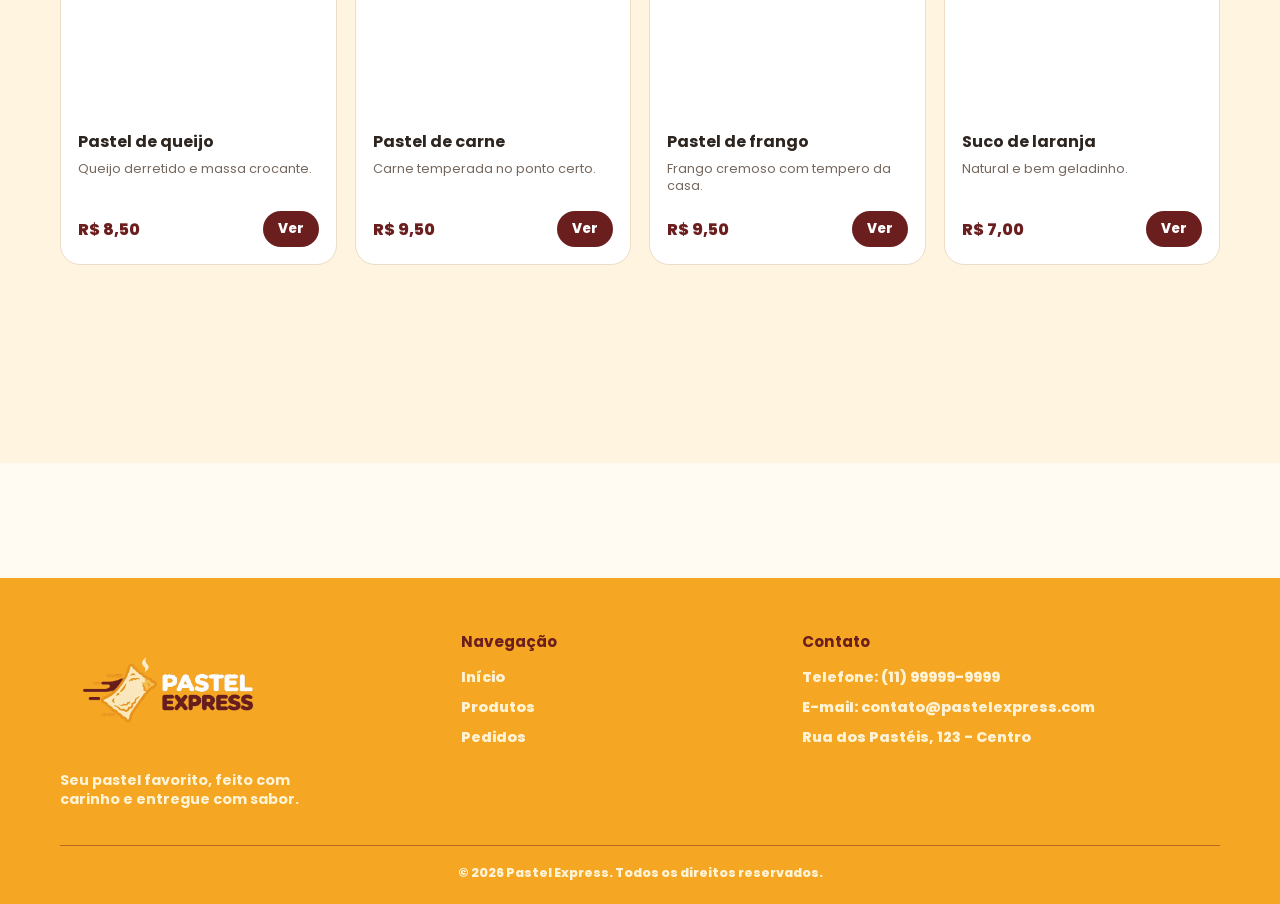
==== commit 59b6a112: "Add files via upload" ====
--- a/index.html
+++ b/index.html
@@ -16,7 +16,7 @@
     <div class="container header-inner">
       <a class="brand" href="index.html" aria-label="Pastel Express - início"><img class="brand-logo" src="Logo_Pastel_Express_em_Preto_e_Branco-removebg-preview.png" alt="Logo Pastel Express"></a>
       <nav class="main-nav" id="main-nav"><a class="active" href="index.html">Início</a><a href="produtos.html">Produtos</a><a href="carrinho.html">Carrinho</a><a href="pedidos.html">Pedidos</a><a href="perfil.html">Perfil</a></nav>
-      <div class="header-actions"><button class="theme-toggle" id="theme-toggle" type="button">Modo escuro</button><button class="btn btn-outline" type="button" data-open-login>Login</button><a class="btn btn-light" href="cadastro.html">Cadastrar</a></div>
+      <div class="header-actions"><button class="theme-toggle" id="theme-toggle" type="button">☾</button><button class="btn btn-outline" type="button" data-open-login>Login</button><a class="btn btn-light" href="cadastro.html">Cadastrar</a></div>
       <button class="mobile-menu" id="mobile-menu" type="button" aria-label="Abrir menu">☰</button>
     </div>
   </header>
--- a/styles.css
+++ b/styles.css
@@ -61,13 +61,13 @@
 .header-inner { min-height: 180px; display: flex; align-items: center; gap: 28px; }
 .brand { display: inline-flex; align-items: center; gap: 10px; min-width: max-content; font-weight: 800; letter-spacing: -.04em; font-size: 1.25rem; }
 .brand strong { color: var(--marrom); }
-.brand-logo { width: 168px; height: 92px; object-fit: contain; object-position: left center; }
+.brand-logo { width: 220px; height: 118px; object-fit: contain; object-position: left center; }
 .main-nav { display: flex; align-items: center; gap: 24px; margin-left: auto; }
 .main-nav a { font-size: .9rem; font-weight: 700; opacity: .95; position: relative; }
 .main-nav a::after { content: ""; position: absolute; left: 0; right: 100%; bottom: -7px; height: 2px; background: var(--branco); transition: right .2s ease; }
 .main-nav a:hover::after, .main-nav a.active::after { right: 0; }
 .header-actions { display: flex; align-items: center; gap: 10px; }
-.theme-toggle { min-height: 42px; padding: 0 14px; background: var(--marrom); border: 2px solid var(--marrom); border-radius: 10px; color: var(--branco); font-size: .78rem; font-weight: 800; transition: background .2s ease, color .2s ease, border-color .2s ease, transform .2s ease; }
+.theme-toggle { width: 44px; height: 42px; padding: 0; background: var(--marrom); border: 2px solid var(--marrom); border-radius: 10px; color: var(--branco); font-size: 1.45rem; line-height: 1; font-weight: 800; transition: background .2s ease, color .2s ease, border-color .2s ease, transform .2s ease; }
 .theme-toggle:hover { transform: translateY(-2px); background: var(--marrom-escuro); }
 [data-theme="dark"] .theme-toggle { background: var(--creme); border-color: var(--creme); color: var(--marrom); }
 .btn { display: inline-flex; align-items: center; justify-content: center; gap: 8px; min-height: 44px; padding: 0 18px; border-radius: 999px; border: 2px solid transparent; font-weight: 800; transition: transform .2s ease, background .2s ease, color .2s ease, border .2s ease; }
@@ -84,16 +84,16 @@
 .mobile-menu { display: none; background: none; color: var(--branco); font-size: 1.8rem; }
 
 /* shared footer */
-.site-footer { background: #f5a623; color: var(--creme); padding: 54px 0 22px; margin-top: auto; }
+.site-footer { background: #f5a623; color: var(--creme); padding: 54px 0 22px; margin-top: auto; font-weight: 700; }
 .footer-grid { display: grid; grid-template-columns: 1.2fr 1fr 1.4fr; gap: 42px; align-items: start; }
-.footer-brand p { max-width: 250px; margin-top: 14px; font-size: .9rem; }
+.footer-brand p { max-width: 250px; margin-top: 14px; font-size: .9rem; font-weight: 700; }
 .site-footer .brand { color: var(--branco); }
 .site-footer .brand strong { color: var(--marrom); }
 .footer-title { color: var(--marrom); font-size: .95rem; margin-bottom: 14px; }
-.footer-links { list-style: none; display: grid; gap: 9px; font-size: .9rem; }
+.footer-links { list-style: none; display: grid; gap: 9px; font-size: .9rem; font-weight: 800; }
 .footer-links a:hover { color: var(--branco); }
-.footer-contact { display: grid; gap: 9px; font-size: .9rem; }
-.footer-bottom { border-top: 1px solid rgba(107,30,30,.45); margin-top: 35px; padding-top: 18px; text-align: center; font-size: .78rem; }
+.footer-contact { display: grid; gap: 9px; font-size: .9rem; font-weight: 800; }
+.footer-bottom { border-top: 1px solid rgba(107,30,30,.45); margin-top: 35px; padding-top: 18px; text-align: center; font-size: .78rem; font-weight: 800; }
 
 /* home */
 .hero { padding: 84px 0 76px; background: var(--fundo); overflow: hidden; }
@@ -220,7 +220,7 @@
   .header-actions { gap: 6px; }
   .header-actions .btn-primary { display: none; }
   .brand { font-size: 1.05rem; }
-  .brand-logo { width: 120px; height: 62px; object-fit: contain; object-position: left center; }
+  .brand-logo { width: 155px; height: 82px; object-fit: contain; object-position: left center; }
   .section { padding: 62px 0; }
   .hero { padding: 55px 0; }
   .hero-art { min-height: 300px; }
